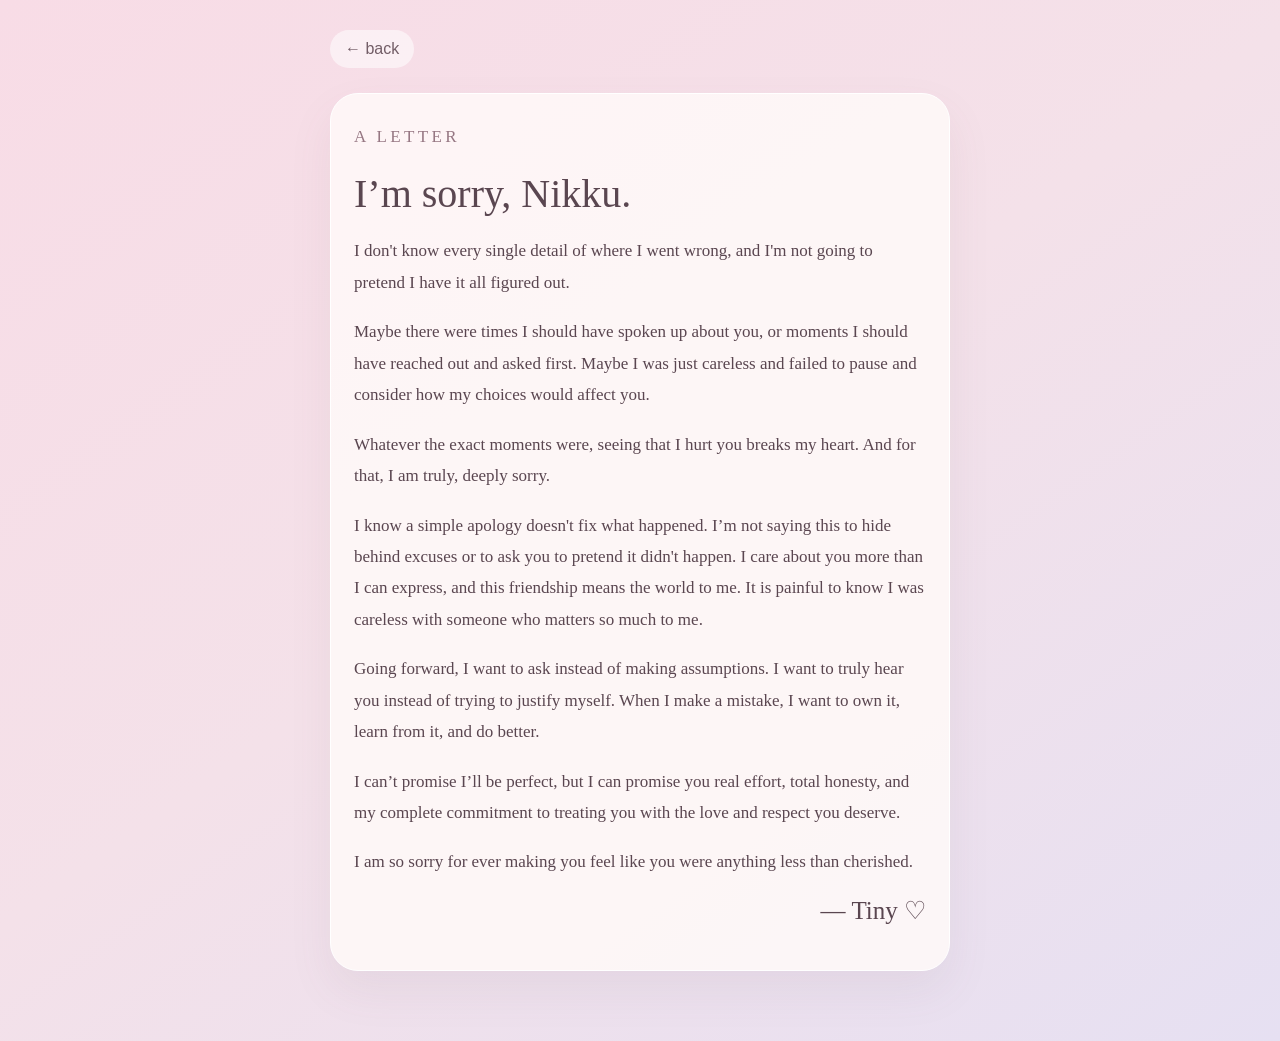
==== letter.html @ 18642e5f "Add files via upload" ====
<!doctype html><html><head><meta charset="utf-8"><meta name="viewport" content="width=device-width,initial-scale=1"><title>I'm sorry</title><link rel="stylesheet" href="style.css"></head><body><main class="content"><a class="back" href="main.html">← back</a><article class="letter-box"><p class="eyebrow">a letter</p><h2>I’m sorry, Nikku.</h2><p>I don't know every single detail of where I went wrong, and I'm not going to pretend I have it all figured out.</p><p>Maybe there were times I should have spoken up about you, or moments I should have reached out and asked first. Maybe I was just careless and failed to pause and consider how my choices would affect you.</p><p>Whatever the exact moments were, seeing that I hurt you breaks my heart. And for that, I am truly, deeply sorry.</p><p>I know a simple apology doesn't fix what happened. I’m not saying this to hide behind excuses or to ask you to pretend it didn't happen. I care about you more than I can express, and this friendship means the world to me. It is painful to know I was careless with someone who matters so much to me.</p><p>Going forward, I want to ask instead of making assumptions. I want to truly hear you instead of trying to justify myself. When I make a mistake, I want to own it, learn from it, and do better.</p><p>I can’t promise I’ll be perfect, but I can promise you real effort, total honesty, and my complete commitment to treating you with the love and respect you deserve.</p><p>I am so sorry for ever making you feel like you were anything less than cherished.</p><p class="signature">— Tiny ♡</p></article></main></body></html>
---- style.css ----
*{box-sizing:border-box}html,body{margin:0;min-height:100%;font-family:Arial,sans-serif;color:#5a4650}body{min-height:100svh;background:linear-gradient(145deg,#f8dce6,#f4e1e9 48%,#e6e0f2)}.page{min-height:100svh;width:100%;display:flex;align-items:center;justify-content:center;padding:24px}.center{text-align:center;width:min(90%,420px)}h1,h2{font-family:Georgia,serif;font-weight:500}h1{font-size:clamp(48px,15vw,70px);margin:0}h2{font-size:40px;margin:10px 0 18px}.subtitle{font-family:cursive;font-size:25px;color:#816774;margin:24px 0}.flower-button{display:inline-flex;width:92px;height:92px;border-radius:50%;align-items:center;justify-content:center;flex-direction:column;background:#efbfd0;color:#694e5c;text-decoration:none;font-family:cursive;font-size:16px;box-shadow:0 12px 30px #8d63751f;position:relative}.flower-button:before{content:"✿";position:absolute;font-size:85px;color:#e8b0c5}.flower-button span{position:relative;z-index:1}.login{text-align:center;width:min(90%,390px)}.eyebrow{font-size:11px;text-transform:uppercase;letter-spacing:.2em;color:#967783}.hint{font:italic 17px/1.6 Georgia,serif;color:#7d6871;margin:20px 0 28px}input{width:100%;padding:16px;border-radius:16px;border:1px solid #d5b8c5;background:#fff9fbdc;text-align:center;font-size:20px;letter-spacing:.16em;outline:none}.enter{display:inline-block;background:#765867;color:white;border-radius:999px;padding:14px 30px;text-decoration:none}.error{height:18px;color:#a45f73;font-size:12px}.cards-page{padding:20px}.cards-wrap{width:min(90%,430px);text-align:center}.cards{display:flex;flex-direction:column;gap:14px;margin-top:22px}.card{height:23svh;min-height:135px;max-height:180px;border-radius:26px;padding:22px;text-align:left;text-decoration:none;color:#5b4650;display:flex;flex-direction:column;justify-content:center;box-shadow:0 15px 35px #72546418}.card.one{background:linear-gradient(135deg,#f5cad8,#f9e6eb)}.card.two{background:linear-gradient(135deg,#ddd4ee,#eee8f5)}.card.three{background:linear-gradient(135deg,#d5e7dc,#edf3ed)}.icon{font-size:34px}.card strong{font:27px Georgia,serif;margin-top:4px}.card small{font-size:11px;margin-top:5px;color:#806b74}.tap{display:inline-block;margin-top:18px;text-decoration:none;color:#856574;font:25px cursive}.content{width:min(90%,620px);margin:auto;padding:30px 0 70px}.back{display:inline-block;text-decoration:none;background:#ffffff8c;color:#725d66;border-radius:999px;padding:10px 15px;margin-bottom:25px}.letter-box{background:#fffaf8dc;border:1px solid white;border-radius:28px;padding:27px 23px;box-shadow:0 20px 45px #72546414}.letter-box p{font:17px/1.85 Georgia,serif;margin:0 0 18px}.signature{text-align:right;font:25px cursive!important}.poem{text-align:center}.poem p{font:19px/1.75 Georgia,serif;margin:0 0 2px}.poem .gap{margin-top:25px}.poem .heart{font-size:34px;color:#aa7187;margin-top:35px}.song-page{display:block;padding:0;background:#e9dde3}.scene{height:65svh;position:relative;overflow:hidden;background:linear-gradient(#e8d9df,#f3e6e1 55%,#b8c5a7 55%,#98ab8c)}.sun{position:absolute;width:100px;height:100px;border-radius:50%;background:#f8e8c5b8;right:15%;top:14%}.road{position:absolute;bottom:-20%;left:34%;width:32%;height:75%;background:#b49a88;clip-path:polygon(42% 0,58% 0,100% 100%,0 100%)}.couple{position:absolute;bottom:12%;left:50%;transform:translateX(-50%);display:flex;gap:12px;align-items:end}.boy,.girl{width:44px;height:145px;position:relative}.girl{height:124px}.head{position:absolute;top:0;left:9px;width:27px;height:27px;border-radius:50%;background:#c9967f}.torso{position:absolute;top:28px;left:5px;width:34px;height:65px;background:#536477;border-radius:12px}.leg{position:absolute;top:86px;width:10px;height:58px;background:#3f4c5b;border-radius:8px}.leg.a{left:8px}.leg.b{right:7px}.hair{position:absolute;top:-3px;left:5px;width:35px;height:37px;border-radius:50%;background:#604448;z-index:2}.dress{position:absolute;top:28px;left:3px;width:39px;height:62px;background:#b87d95;border-radius:13px;clip-path:polygon(18% 0,82% 0,100% 100%,0 100%)}.girl .leg{top:85px;height:39px;background:#735361}.flower{position:absolute;color:white;font-size:28px}.f1{left:9%;bottom:18%}.f2{right:10%;bottom:28%;font-size:36px}.f3{left:20%;bottom:43%;font-size:18px}.song-info{background:#fffaf6ee;border-radius:28px 28px 0 0;text-align:center;padding:24px 22px 30px;min-height:35svh}.song-info h2{font-size:32px;margin:5px 0}.song-info p{font:16px Georgia,serif;color:#78636c}.song-info audio{width:100%;margin-top:8px}.final{text-align:center}.final-text{width:min(90%,560px);font:26px/1.5 cursive;color:#67505b}.final-text p{margin:0 0 14px}.final-text .title{font-size:40px;margin-bottom:28px}.final-text .sign{margin-top:30px;font-size:30px}
.song-page{display:block;padding:0;background:linear-gradient(145deg,#f8dce6,#eee4f1);min-height:100svh;overflow-x:hidden}
.song-back{position:absolute;z-index:10;top:16px;left:16px;background:#fff9f0c9}
.photo-scene{height:69svh;min-height:430px;position:relative;overflow:hidden;border-radius:0 0 30px 30px;background:#f2dfe5;box-shadow:0 12px 35px #75546318}
.photo-scene img{width:100%;height:100%;object-fit:cover;object-position:center center;display:block}
.photo-soft{position:absolute;inset:0;background:linear-gradient(180deg,#f8dce640 0%,transparent 30%,transparent 67%,#f4dce53d 100%);pointer-events:none}
.photo-title{position:absolute;left:0;right:0;top:18%;text-align:center;color:#fff; text-shadow:0 2px 12px #4f354455}
.photo-title p{font:12px Arial,sans-serif;letter-spacing:.22em;text-transform:uppercase;margin:0 0 8px}
.photo-title h1{font:32px cursive;margin:0}
.petal{position:absolute;color:#fff6f7;text-shadow:0 1px 5px #79536366;font-size:24px}
.p1{left:8%;top:27%}.p2{right:9%;top:38%;font-size:30px}.p3{left:14%;bottom:20%;font-size:24px}
.song-info{position:relative;margin:-2px 12px 0;background:#fffaf6ee;border-radius:28px 28px 0 0;text-align:center;padding:24px 20px 30px;min-height:31svh;box-shadow:0 -8px 30px #75546310}
.song-info h2{font-size:31px;margin:5px 0}
.song-info p{font:16px Georgia,serif;color:#78636c}
.song-info audio{width:100%;margin-top:8px}
@media(min-width:700px){.photo-scene{height:60vh;max-width:620px;margin:auto;border-radius:0 0 30px 30px}.song-info{max-width:596px;margin:auto}}
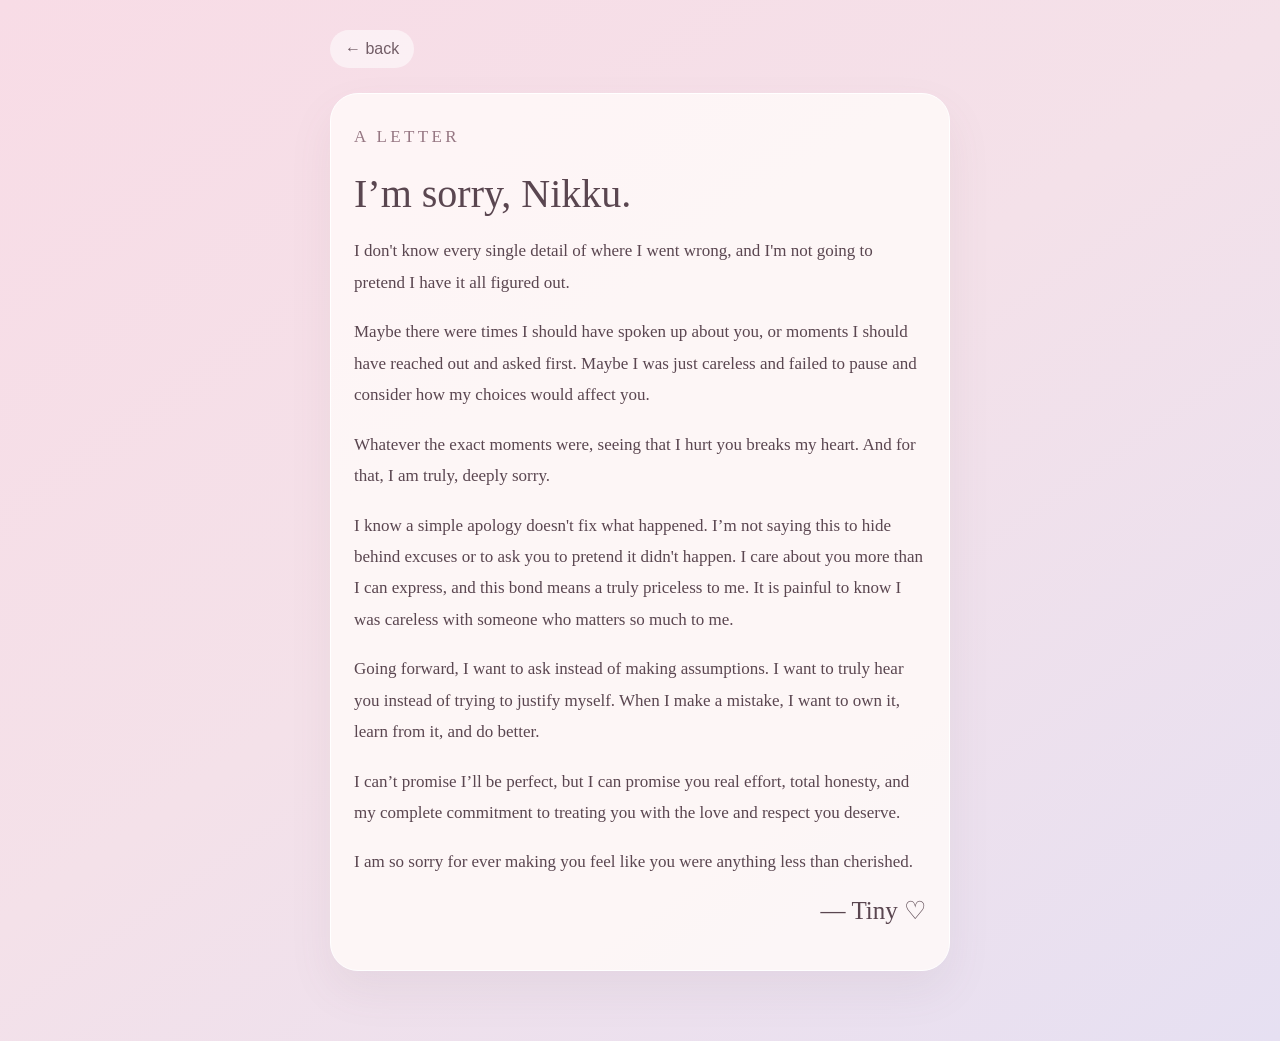
==== commit 646e5be1: "Update letter.html" ====
--- a/letter.html
+++ b/letter.html
@@ -1 +1 @@
-<!doctype html><html><head><meta charset="utf-8"><meta name="viewport" content="width=device-width,initial-scale=1"><title>I'm sorry</title><link rel="stylesheet" href="style.css"></head><body><main class="content"><a class="back" href="main.html">← back</a><article class="letter-box"><p class="eyebrow">a letter</p><h2>I’m sorry, Nikku.</h2><p>I don't know every single detail of where I went wrong, and I'm not going to pretend I have it all figured out.</p><p>Maybe there were times I should have spoken up about you, or moments I should have reached out and asked first. Maybe I was just careless and failed to pause and consider how my choices would affect you.</p><p>Whatever the exact moments were, seeing that I hurt you breaks my heart. And for that, I am truly, deeply sorry.</p><p>I know a simple apology doesn't fix what happened. I’m not saying this to hide behind excuses or to ask you to pretend it didn't happen. I care about you more than I can express, and this friendship means the world to me. It is painful to know I was careless with someone who matters so much to me.</p><p>Going forward, I want to ask instead of making assumptions. I want to truly hear you instead of trying to justify myself. When I make a mistake, I want to own it, learn from it, and do better.</p><p>I can’t promise I’ll be perfect, but I can promise you real effort, total honesty, and my complete commitment to treating you with the love and respect you deserve.</p><p>I am so sorry for ever making you feel like you were anything less than cherished.</p><p class="signature">— Tiny ♡</p></article></main></body></html>+<!doctype html><html><head><meta charset="utf-8"><meta name="viewport" content="width=device-width,initial-scale=1"><title>I'm sorry</title><link rel="stylesheet" href="style.css"></head><body><main class="content"><a class="back" href="main.html">← back</a><article class="letter-box"><p class="eyebrow">a letter</p><h2>I’m sorry, Nikku.</h2><p>I don't know every single detail of where I went wrong, and I'm not going to pretend I have it all figured out.</p><p>Maybe there were times I should have spoken up about you, or moments I should have reached out and asked first. Maybe I was just careless and failed to pause and consider how my choices would affect you.</p><p>Whatever the exact moments were, seeing that I hurt you breaks my heart. And for that, I am truly, deeply sorry.</p><p>I know a simple apology doesn't fix what happened. I’m not saying this to hide behind excuses or to ask you to pretend it didn't happen. I care about you more than I can express, and this bond means a truly priceless to me. It is painful to know I was careless with someone who matters so much to me.</p><p>Going forward, I want to ask instead of making assumptions. I want to truly hear you instead of trying to justify myself. When I make a mistake, I want to own it, learn from it, and do better.</p><p>I can’t promise I’ll be perfect, but I can promise you real effort, total honesty, and my complete commitment to treating you with the love and respect you deserve.</p><p>I am so sorry for ever making you feel like you were anything less than cherished.</p><p class="signature">— Tiny ♡</p></article></main></body></html>
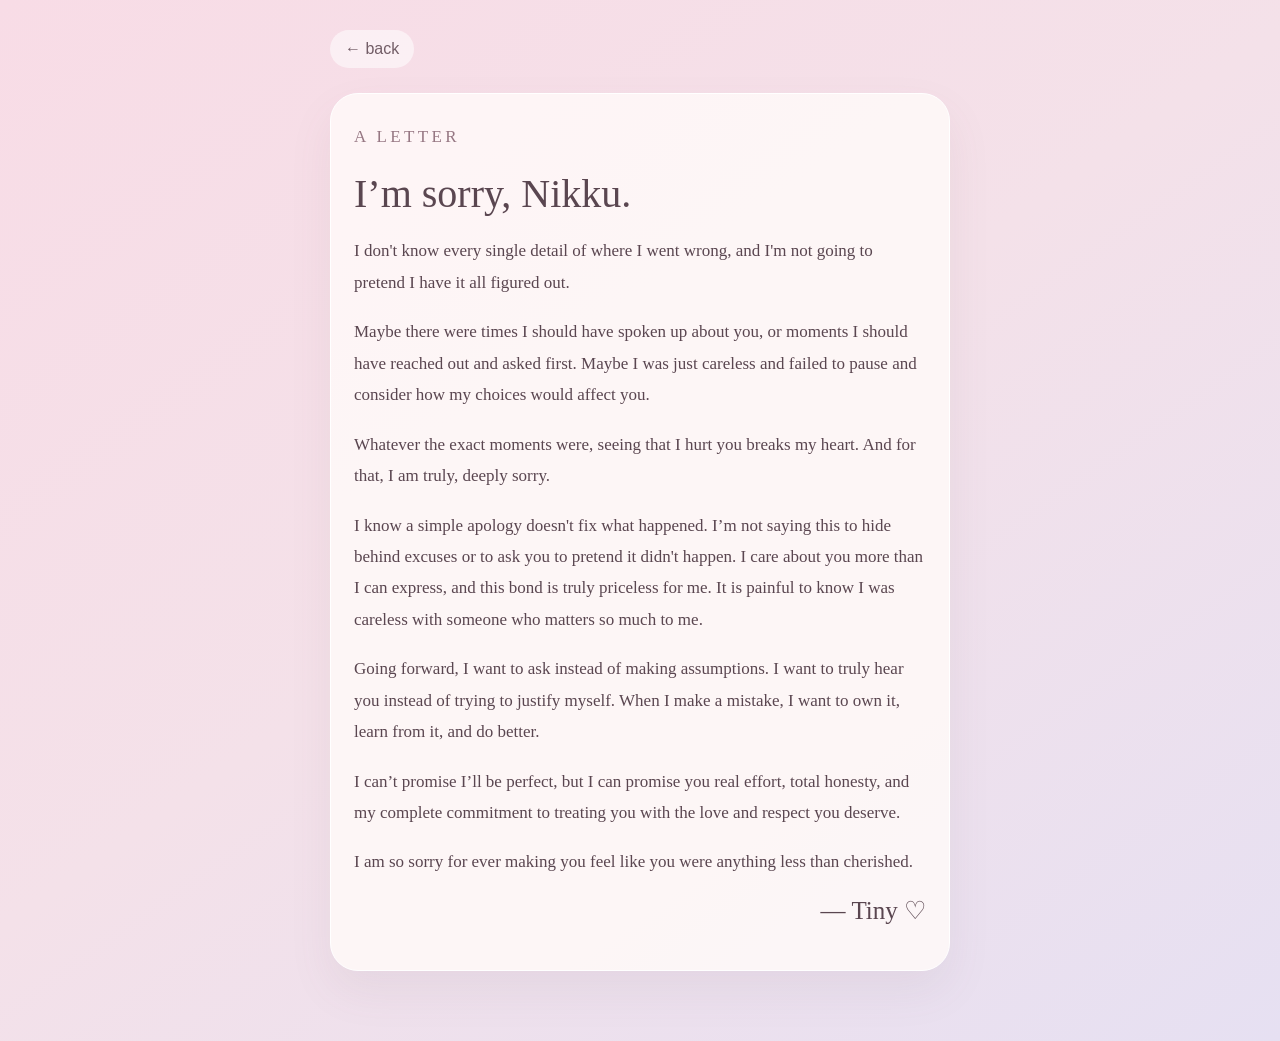
==== commit 9aca206d: "Update letter.html" ====
--- a/letter.html
+++ b/letter.html
@@ -1 +1 @@
-<!doctype html><html><head><meta charset="utf-8"><meta name="viewport" content="width=device-width,initial-scale=1"><title>I'm sorry</title><link rel="stylesheet" href="style.css"></head><body><main class="content"><a class="back" href="main.html">← back</a><article class="letter-box"><p class="eyebrow">a letter</p><h2>I’m sorry, Nikku.</h2><p>I don't know every single detail of where I went wrong, and I'm not going to pretend I have it all figured out.</p><p>Maybe there were times I should have spoken up about you, or moments I should have reached out and asked first. Maybe I was just careless and failed to pause and consider how my choices would affect you.</p><p>Whatever the exact moments were, seeing that I hurt you breaks my heart. And for that, I am truly, deeply sorry.</p><p>I know a simple apology doesn't fix what happened. I’m not saying this to hide behind excuses or to ask you to pretend it didn't happen. I care about you more than I can express, and this bond means a truly priceless to me. It is painful to know I was careless with someone who matters so much to me.</p><p>Going forward, I want to ask instead of making assumptions. I want to truly hear you instead of trying to justify myself. When I make a mistake, I want to own it, learn from it, and do better.</p><p>I can’t promise I’ll be perfect, but I can promise you real effort, total honesty, and my complete commitment to treating you with the love and respect you deserve.</p><p>I am so sorry for ever making you feel like you were anything less than cherished.</p><p class="signature">— Tiny ♡</p></article></main></body></html>
+<!doctype html><html><head><meta charset="utf-8"><meta name="viewport" content="width=device-width,initial-scale=1"><title>I'm sorry</title><link rel="stylesheet" href="style.css"></head><body><main class="content"><a class="back" href="main.html">← back</a><article class="letter-box"><p class="eyebrow">a letter</p><h2>I’m sorry, Nikku.</h2><p>I don't know every single detail of where I went wrong, and I'm not going to pretend I have it all figured out.</p><p>Maybe there were times I should have spoken up about you, or moments I should have reached out and asked first. Maybe I was just careless and failed to pause and consider how my choices would affect you.</p><p>Whatever the exact moments were, seeing that I hurt you breaks my heart. And for that, I am truly, deeply sorry.</p><p>I know a simple apology doesn't fix what happened. I’m not saying this to hide behind excuses or to ask you to pretend it didn't happen. I care about you more than I can express, and this bond is truly priceless for me. It is painful to know I was careless with someone who matters so much to me.</p><p>Going forward, I want to ask instead of making assumptions. I want to truly hear you instead of trying to justify myself. When I make a mistake, I want to own it, learn from it, and do better.</p><p>I can’t promise I’ll be perfect, but I can promise you real effort, total honesty, and my complete commitment to treating you with the love and respect you deserve.</p><p>I am so sorry for ever making you feel like you were anything less than cherished.</p><p class="signature">— Tiny ♡</p></article></main></body></html>
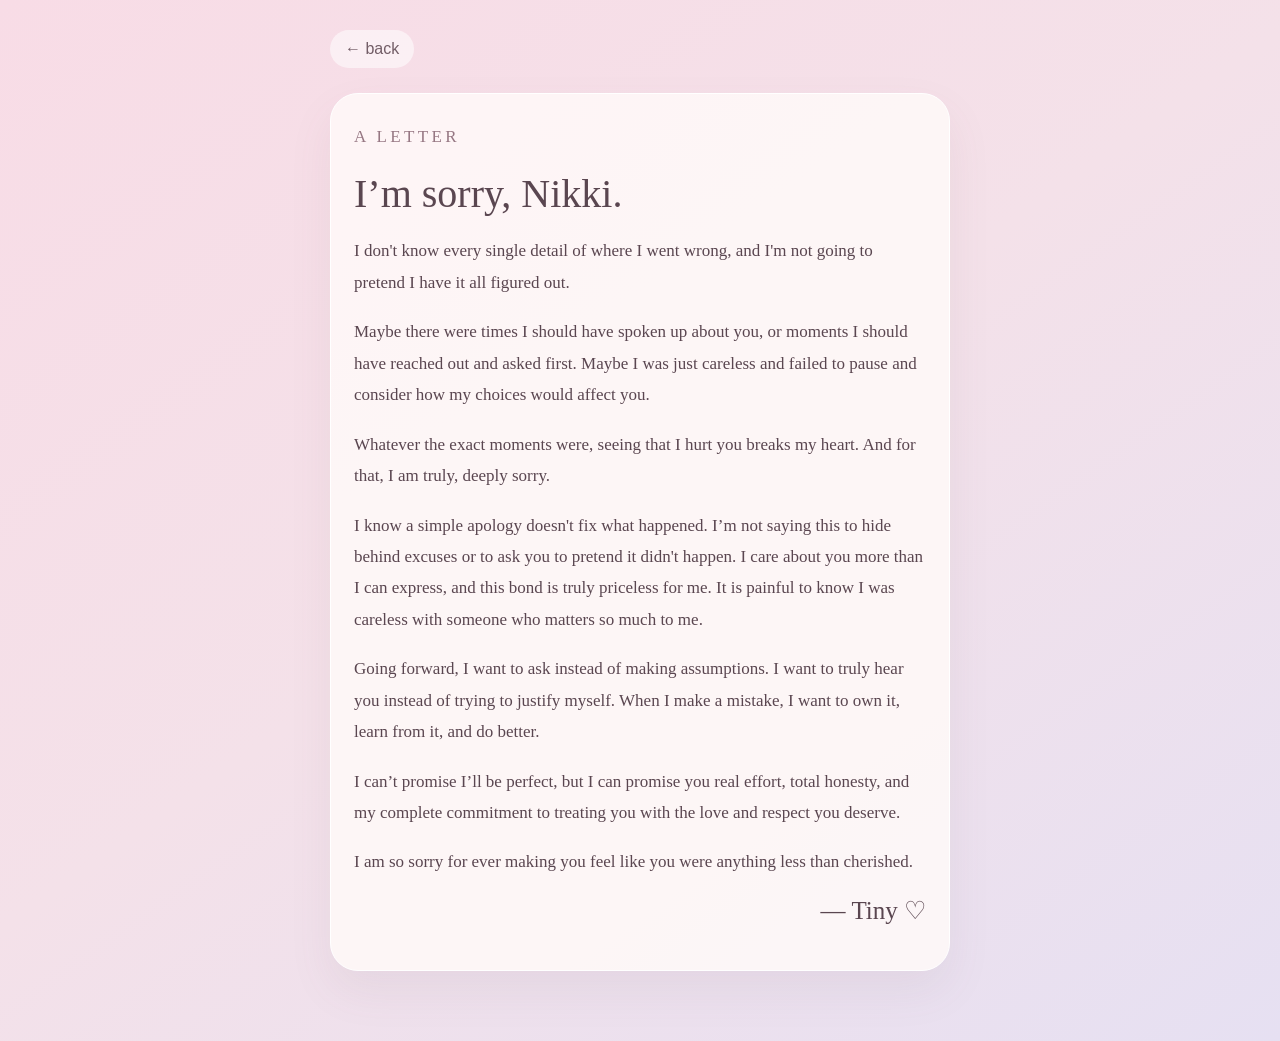
==== commit ace4dfa9: "Update letter.html" ====
--- a/letter.html
+++ b/letter.html
@@ -1 +1 @@
-<!doctype html><html><head><meta charset="utf-8"><meta name="viewport" content="width=device-width,initial-scale=1"><title>I'm sorry</title><link rel="stylesheet" href="style.css"></head><body><main class="content"><a class="back" href="main.html">← back</a><article class="letter-box"><p class="eyebrow">a letter</p><h2>I’m sorry, Nikku.</h2><p>I don't know every single detail of where I went wrong, and I'm not going to pretend I have it all figured out.</p><p>Maybe there were times I should have spoken up about you, or moments I should have reached out and asked first. Maybe I was just careless and failed to pause and consider how my choices would affect you.</p><p>Whatever the exact moments were, seeing that I hurt you breaks my heart. And for that, I am truly, deeply sorry.</p><p>I know a simple apology doesn't fix what happened. I’m not saying this to hide behind excuses or to ask you to pretend it didn't happen. I care about you more than I can express, and this bond is truly priceless for me. It is painful to know I was careless with someone who matters so much to me.</p><p>Going forward, I want to ask instead of making assumptions. I want to truly hear you instead of trying to justify myself. When I make a mistake, I want to own it, learn from it, and do better.</p><p>I can’t promise I’ll be perfect, but I can promise you real effort, total honesty, and my complete commitment to treating you with the love and respect you deserve.</p><p>I am so sorry for ever making you feel like you were anything less than cherished.</p><p class="signature">— Tiny ♡</p></article></main></body></html>
+<!doctype html><html><head><meta charset="utf-8"><meta name="viewport" content="width=device-width,initial-scale=1"><title>I'm sorry</title><link rel="stylesheet" href="style.css"></head><body><main class="content"><a class="back" href="main.html">← back</a><article class="letter-box"><p class="eyebrow">a letter</p><h2>I’m sorry, Nikki.</h2><p>I don't know every single detail of where I went wrong, and I'm not going to pretend I have it all figured out.</p><p>Maybe there were times I should have spoken up about you, or moments I should have reached out and asked first. Maybe I was just careless and failed to pause and consider how my choices would affect you.</p><p>Whatever the exact moments were, seeing that I hurt you breaks my heart. And for that, I am truly, deeply sorry.</p><p>I know a simple apology doesn't fix what happened. I’m not saying this to hide behind excuses or to ask you to pretend it didn't happen. I care about you more than I can express, and this bond is truly priceless for me. It is painful to know I was careless with someone who matters so much to me.</p><p>Going forward, I want to ask instead of making assumptions. I want to truly hear you instead of trying to justify myself. When I make a mistake, I want to own it, learn from it, and do better.</p><p>I can’t promise I’ll be perfect, but I can promise you real effort, total honesty, and my complete commitment to treating you with the love and respect you deserve.</p><p>I am so sorry for ever making you feel like you were anything less than cherished.</p><p class="signature">— Tiny ♡</p></article></main></body></html>
